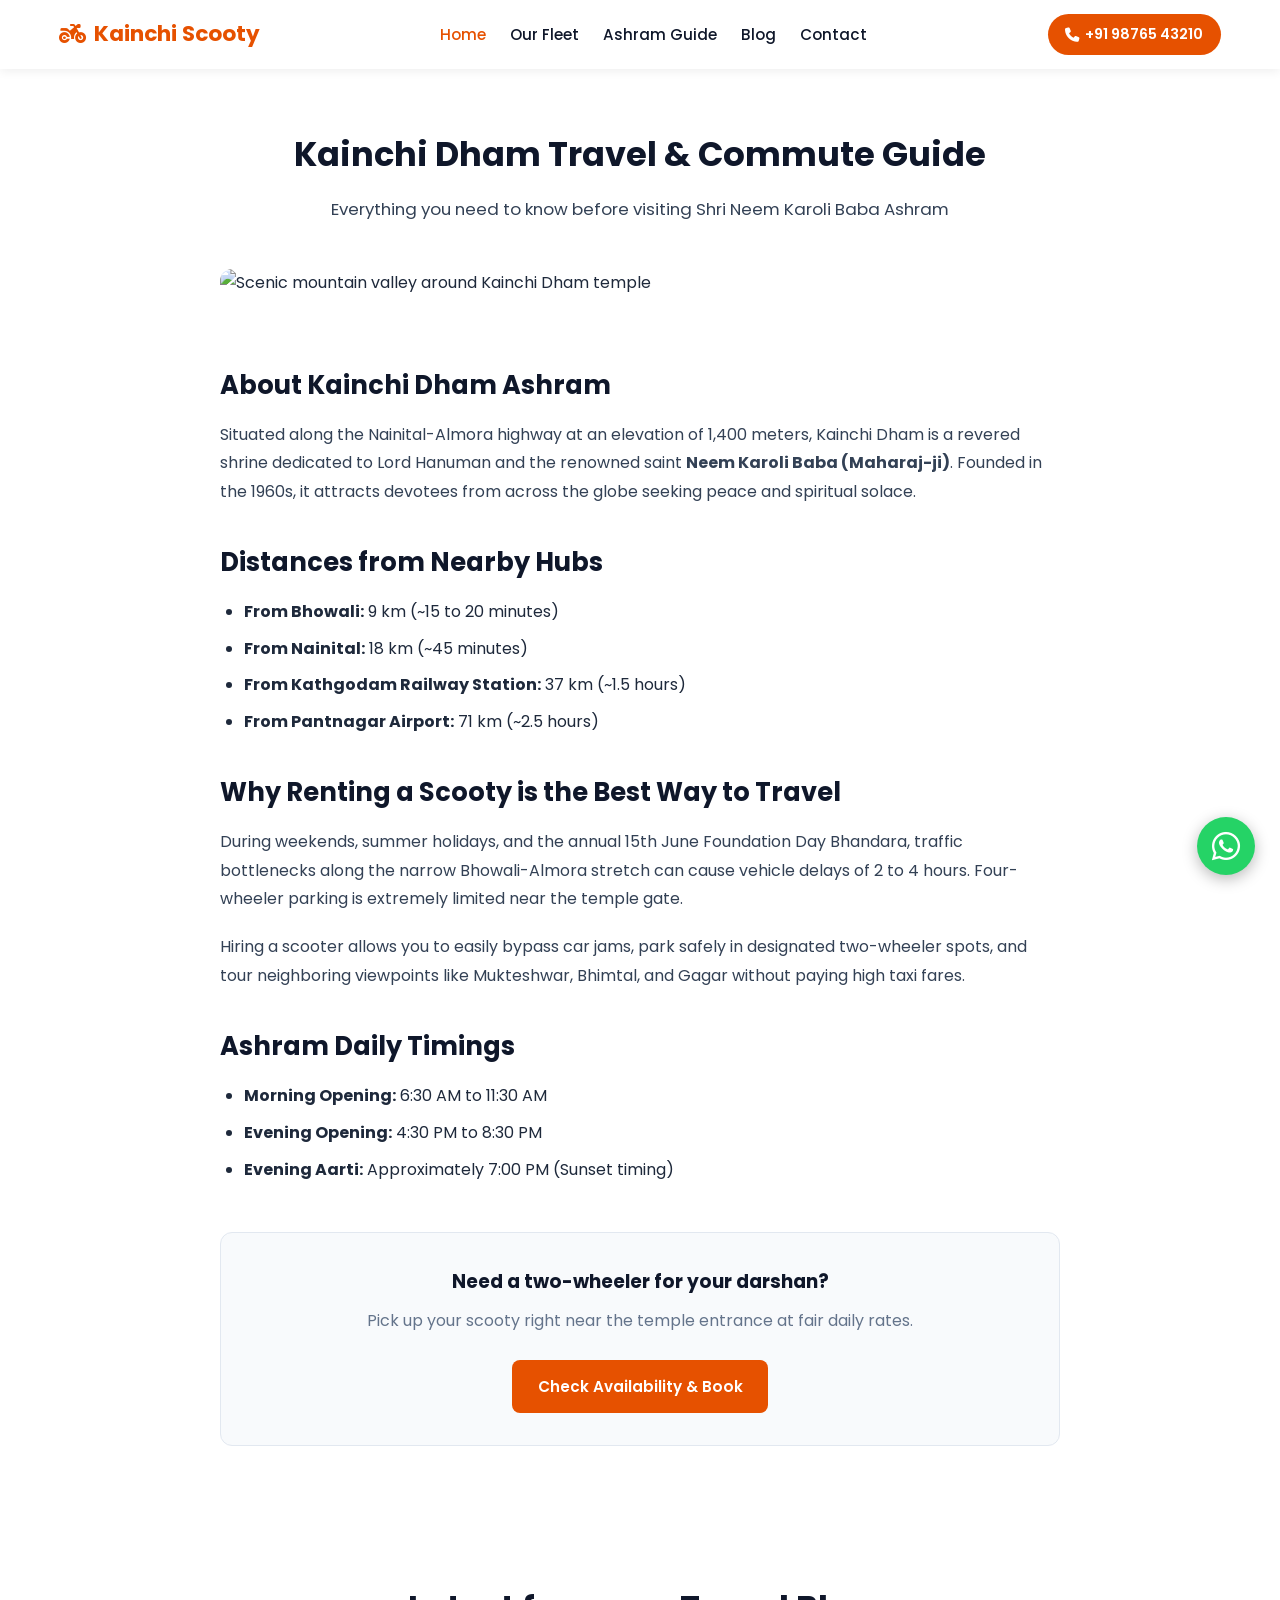
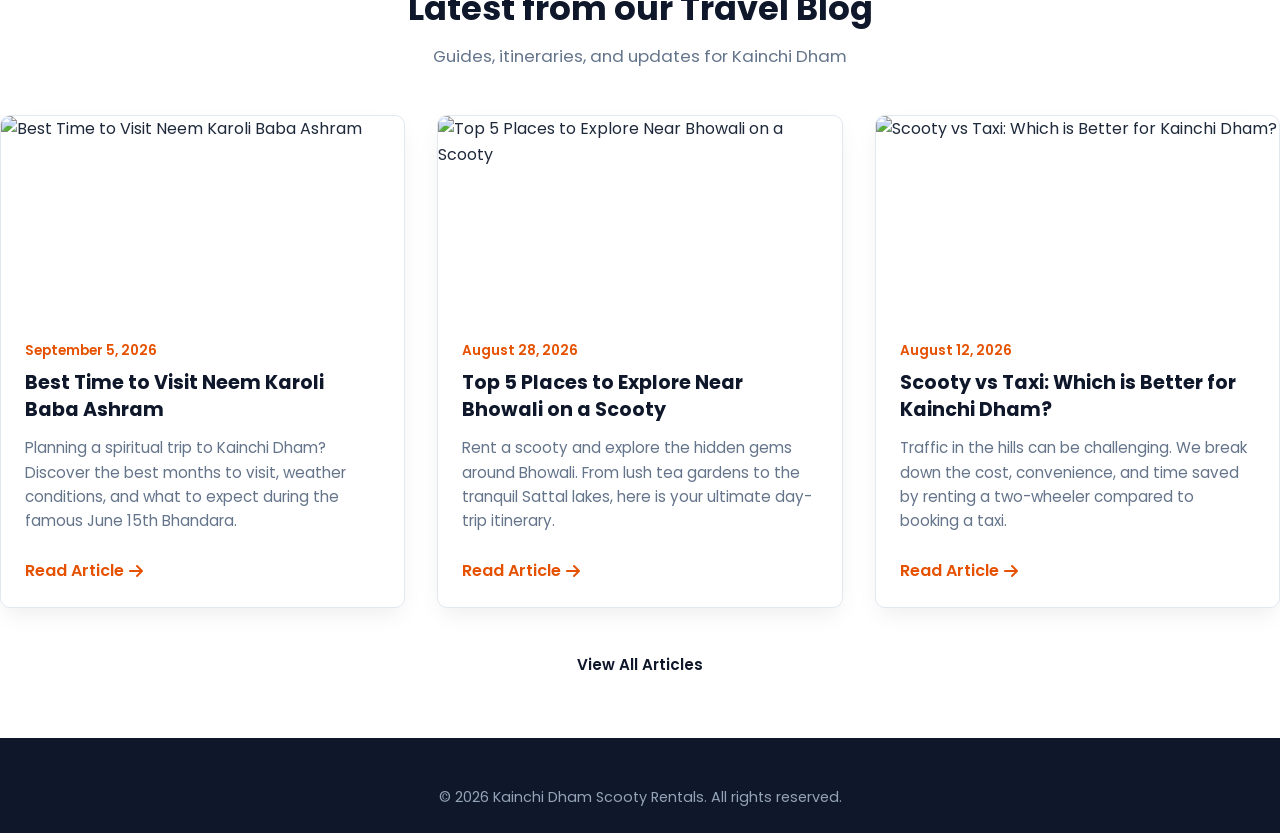
==== about-kainchi-dham.html @ 66f4be7e "fix" ====
<!DOCTYPE html>
<html lang="en">

<head>
    <meta charset="UTF-8" />
    <meta name="viewport" content="width=device-width, initial-scale=1.0" />
    <title>Visiting Kainchi Dham (Neem Karoli Baba Ashram) | Travel & Scooter Guide</title>
    <meta name="description"
        content="Complete travel guide for visiting Kainchi Dham Ashram. Learn how to reach from Kathgodam & Nainital, parking options, best timings, and local commute advice." />
    <meta name="keywords"
        content="how to reach kainchi dham, neem karoli baba ashram timings, kathgodam to kainchi dham travel, kainchi dham parking issue, bhowali to kainchi dham" />
    <link rel="canonical" href="https://yourwebsite.com/about-kainchi-dham.html" />

    <link rel="stylesheet" href="style.css" />
    <link rel="stylesheet" href="https://cdnjs.cloudflare.com/ajax/libs/font-awesome/6.5.1/css/all.min.css" />
    <link href="https://fonts.googleapis.com/css2?family=Poppins:wght@400;500;600;700&display=swap" rel="stylesheet" />

    <script src="https://www.gstatic.com/firebasejs/10.8.0/firebase-app-compat.js"></script>
    <script src="https://www.gstatic.com/firebasejs/10.8.0/firebase-firestore-compat.js"></script>
</head>

<body>

    <header>
        <nav class="navbar">
            <a href="index.html" class="brand-logo"><i class="fa-solid fa-motorcycle"></i> Kainchi Scooty</a>
            <ul class="nav-menu">
                <li><a href="index.html" class="active">Home</a></li>
                <li><a href="fleet.html">Our Fleet</a></li>
                <li><a href="about-kainchi-dham.html">Ashram Guide</a></li>
                <li><a href="blog.html">Blog</a></li>
                <li><a href="contact.html">Contact</a></li>
            </ul>
            <a href="tel:+919876543210" class="call-header-btn dynamic-phone-link">
                <i class="fa-solid fa-phone"></i> <span><span class="dynamic-phone-text">+91 98765 43210</span></span>
            </a>
        </nav>
    </header>

    <main class="container">
        <article class="seo-article">
            <div class="section-title">
                <h1>Kainchi Dham Travel & Commute Guide</h1>
                <p>Everything you need to know before visiting Shri Neem Karoli Baba Ashram</p>
            </div>

            <img src="https://images.unsplash.com/photo-1626621341517-bbf3d9990a23?auto=format&fit=crop&w=1200&q=80"
                alt="Scenic mountain valley around Kainchi Dham temple"
                style="width: 100%; height: 350px; object-fit: cover; border-radius: 12px; margin-bottom: 2rem;" />

            <h2>About Kainchi Dham Ashram</h2>
            <p>
                Situated along the Nainital-Almora highway at an elevation of 1,400 meters, Kainchi Dham is a revered
                shrine dedicated to Lord Hanuman and the renowned saint <strong>Neem Karoli Baba (Maharaj-ji)</strong>.
                Founded in the 1960s, it attracts devotees from across the globe seeking peace and spiritual solace.
            </p>

            <h2>Distances from Nearby Hubs</h2>
            <ul>
                <li><strong>From Bhowali:</strong> 9 km (~15 to 20 minutes)</li>
                <li><strong>From Nainital:</strong> 18 km (~45 minutes)</li>
                <li><strong>From Kathgodam Railway Station:</strong> 37 km (~1.5 hours)</li>
                <li><strong>From Pantnagar Airport:</strong> 71 km (~2.5 hours)</li>
            </ul>

            <h2>Why Renting a Scooty is the Best Way to Travel</h2>
            <p>
                During weekends, summer holidays, and the annual 15th June Foundation Day Bhandara, traffic bottlenecks
                along the narrow Bhowali-Almora stretch can cause vehicle delays of 2 to 4 hours. Four-wheeler parking
                is extremely limited near the temple gate.
            </p>
            <p>
                Hiring a scooter allows you to easily bypass car jams, park safely in designated two-wheeler spots, and
                tour neighboring viewpoints like Mukteshwar, Bhimtal, and Gagar without paying high taxi fares.
            </p>

            <h2>Ashram Daily Timings</h2>
            <ul>
                <li><strong>Morning Opening:</strong> 6:30 AM to 11:30 AM</li>
                <li><strong>Evening Opening:</strong> 4:30 PM to 8:30 PM</li>
                <li><strong>Evening Aarti:</strong> Approximately 7:00 PM (Sunset timing)</li>
            </ul>

            <div
                style="background: var(--light-bg); border: 1px solid var(--card-border); padding: 2rem; border-radius: 12px; text-align: center; margin-top: 3rem;">
                <h3 style="margin-bottom: 0.5rem; color: var(--secondary);">Need a two-wheeler for your darshan?</h3>
                <p style="color: var(--text-muted); margin-bottom: 1.5rem;">Pick up your scooty right near the temple
                    entrance at fair daily rates.</p>
                <a href="index.html#bookingSection" class="btn btn-primary">Check Availability & Book</a>
            </div>
        </article>
    </main>

    <a href="#" id="floatingWhatsApp" class="whatsapp-float" target="_blank" rel="noopener noreferrer"
        aria-label="Chat on WhatsApp">
        <i class="fa-brands fa-whatsapp"></i>
    </a>

    <section style="margin-top: 5rem; margin-bottom: 3rem;">
        <div class="section-title">
            <h2>Latest from our Travel Blog</h2>
            <p>Guides, itineraries, and updates for Kainchi Dham</p>
        </div>

        <div class="blog-grid" id="homeBlogContainer">
        </div>

        <div style="text-align: center; margin-top: 2rem;">
            <a href="blog.html" class="btn btn-secondary">View All Articles</a>
        </div>
    </section>

    <footer>
        <p>© 2026 Kainchi Dham Scooty Rentals. All rights reserved.</p>
    </footer>

    <script src="app.js"></script>
</body>

</html>
---- style.css ----
:root {
    --primary: #e65100;
    --primary-dark: #b23c00;
    --secondary: #0f172a;
    --accent-green: #25d366;
    --light-bg: #f8fafc;
    --card-border: #e2e8f0;
    --text-dark: #1e293b;
    --text-muted: #64748b;
    --radius: 10px;
    --shadow: 0 10px 25px -5px rgba(0, 0, 0, 0.08);
}

* {
    margin: 0;
    padding: 0;
    box-sizing: border-box;
    font-family: 'Poppins', system-ui, -apple-system, sans-serif;
    scroll-behavior: smooth;
}

body {
    color: var(--text-dark);
    background-color: #ffffff;
    line-height: 1.6;
}

/* Header & Nav */
header {
    position: sticky;
    top: 0;
    z-index: 1000;
    background: #ffffff;
    box-shadow: 0 2px 10px rgba(0, 0, 0, 0.07);
}

.navbar {
    max-width: 1200px;
    margin: 0 auto;
    padding: 0.9rem 1.2rem;
    display: flex;
    justify-content: space-between;
    align-items: center;
    gap: 1rem;
}

.brand-logo {
    font-size: 1.35rem;
    font-weight: 700;
    color: var(--primary);
    text-decoration: none;
    display: flex;
    align-items: center;
    gap: 8px;
}

.nav-menu {
    list-style: none;
    display: flex;
    align-items: center;
    gap: 1.5rem;
}

.nav-menu a {
    text-decoration: none;
    color: var(--secondary);
    font-weight: 500;
    font-size: 0.95rem;
    transition: color 0.2s ease;
}

.nav-menu a:hover,
.nav-menu a.active {
    color: var(--primary);
}

.call-header-btn {
    background: var(--primary);
    color: #ffffff;
    padding: 0.55rem 1.1rem;
    border-radius: 50px;
    text-decoration: none;
    font-weight: 600;
    font-size: 0.9rem;
    display: inline-flex;
    align-items: center;
    gap: 6px;
    transition: background 0.3s ease;
    white-space: nowrap;
}

.call-header-btn:hover {
    background: var(--primary-dark);
}

/* Shared Container & Titles */
.container {
    max-width: 1200px;
    margin: 0 auto;
    padding: 3.5rem 1.2rem;
}

.section-title {
    text-align: center;
    margin-bottom: 2.8rem;
}

.section-title h1,
.section-title h2 {
    font-size: 2.1rem;
    color: var(--secondary);
    margin-bottom: 0.5rem;
    font-weight: 700;
}

.section-title p {
    color: var(--text-muted);
    font-size: 1.05rem;
}

/* Hero Section */
.hero {
    position: relative;
    min-height: 72vh;
    background: linear-gradient(rgba(15, 23, 42, 0.78), rgba(15, 23, 42, 0.78)),
        url('https://images.unsplash.com/photo-1626621341517-bbf3d9990a23?auto=format&fit=crop&w=1600&q=85') center/cover no-repeat;
    display: flex;
    align-items: center;
    justify-content: center;
    color: #ffffff;
    text-align: center;
    padding: 4rem 1.2rem;
}

.hero-content {
    max-width: 820px;
}

.hero-tag {
    background: var(--primary);
    color: #fff;
    display: inline-block;
    padding: 5px 14px;
    font-size: 0.82rem;
    border-radius: 20px;
    font-weight: 600;
    margin-bottom: 1.2rem;
    text-transform: uppercase;
}

.hero h1 {
    font-size: 2.5rem;
    font-weight: 700;
    line-height: 1.25;
    margin-bottom: 1rem;
}

.hero p {
    font-size: 1.1rem;
    color: #e2e8f0;
    margin-bottom: 2rem;
}

.hero-cta {
    display: flex;
    gap: 12px;
    justify-content: center;
    flex-wrap: wrap;
}

/* Buttons */
.btn {
    padding: 0.8rem 1.6rem;
    border-radius: 8px;
    font-weight: 600;
    text-decoration: none;
    display: inline-flex;
    align-items: center;
    gap: 8px;
    font-size: 0.95rem;
    transition: all 0.3s ease;
    cursor: pointer;
    border: none;
}

.btn-primary {
    background: var(--primary);
    color: #ffffff;
}

.btn-primary:hover {
    background: var(--primary-dark);
}

.btn-secondary {
    background: #ffffff;
    color: var(--secondary);
}

.btn-secondary:hover {
    background: #f1f5f9;
}

/* Features Grid */
.benefits-grid {
    display: grid;
    grid-template-columns: repeat(auto-fit, minmax(230px, 1fr));
    gap: 1.5rem;
    margin-bottom: 3.5rem;
}

.benefit-box {
    background: var(--light-bg);
    border: 1px solid var(--card-border);
    padding: 1.8rem;
    border-radius: var(--radius);
    text-align: center;
}

.benefit-box i {
    font-size: 2.2rem;
    color: var(--primary);
    margin-bottom: 0.8rem;
}

.benefit-box h3 {
    font-size: 1.15rem;
    color: var(--secondary);
    margin-bottom: 0.4rem;
}

.benefit-box p {
    font-size: 0.9rem;
    color: var(--text-muted);
}

/* Vehicle Cards */
.vehicle-grid {
    display: grid;
    grid-template-columns: repeat(auto-fit, minmax(290px, 1fr));
    gap: 2rem;
}

.vehicle-card {
    background: #ffffff;
    border-radius: var(--radius);
    overflow: hidden;
    box-shadow: var(--shadow);
    border: 1px solid var(--card-border);
    display: flex;
    flex-direction: column;
}

.vehicle-card img {
    width: 100%;
    height: 210px;
    object-fit: cover;
}

.vehicle-info {
    padding: 1.5rem;
    flex-grow: 1;
    display: flex;
    flex-direction: column;
}

.vehicle-info h3 {
    font-size: 1.25rem;
    color: var(--secondary);
}

.vehicle-meta {
    display: flex;
    gap: 12px;
    font-size: 0.85rem;
    color: var(--text-muted);
    margin: 0.3rem 0 0.8rem 0;
}

.price-tag {
    font-size: 1.35rem;
    font-weight: 700;
    color: var(--primary);
    margin-bottom: 1rem;
}

.specs {
    list-style: none;
    font-size: 0.88rem;
    color: var(--text-muted);
    margin-bottom: 1.5rem;
    flex-grow: 1;
}

.specs li {
    margin-bottom: 0.4rem;
    display: flex;
    align-items: center;
    gap: 6px;
}

/* Booking Section */
.booking-section {
    background: var(--light-bg);
    border-radius: 16px;
    padding: 2.5rem 1.8rem;
    display: grid;
    grid-template-columns: 1fr 1.15fr;
    gap: 2.5rem;
    align-items: center;
    border: 1px solid var(--card-border);
}

.booking-form {
    background: #ffffff;
    padding: 2rem;
    border-radius: var(--radius);
    box-shadow: var(--shadow);
}

.form-row {
    display: grid;
    grid-template-columns: 1fr 1fr;
    gap: 12px;
}

.form-group {
    margin-bottom: 1.1rem;
}

.form-group label {
    display: block;
    margin-bottom: 0.35rem;
    font-size: 0.85rem;
    font-weight: 600;
    color: var(--secondary);
}

.form-group input,
.form-group select,
.form-group textarea {
    width: 100%;
    padding: 0.72rem 0.9rem;
    border: 1px solid #cbd5e1;
    border-radius: 8px;
    font-size: 0.92rem;
    color: var(--text-dark);
}

.form-group input:focus,
.form-group select:focus,
.form-group textarea:focus {
    outline: 2px solid var(--primary);
    border-color: transparent;
}

.submit-btn {
    width: 100%;
    background: var(--primary);
    color: white;
    border: none;
    padding: 0.85rem;
    border-radius: 8px;
    font-size: 1rem;
    font-weight: 600;
    cursor: pointer;
    transition: background 0.3s ease;
}

.submit-btn:hover {
    background: var(--primary-dark);
}

.submit-btn:disabled {
    background: #94a3b8;
    cursor: not-allowed;
}

/* Gallery Grid */
.gallery-grid {
    display: grid;
    grid-template-columns: repeat(auto-fit, minmax(260px, 1fr));
    gap: 1.2rem;
}

.gallery-item {
    position: relative;
    border-radius: 10px;
    overflow: hidden;
    height: 220px;
}

.gallery-item img {
    width: 100%;
    height: 100%;
    object-fit: cover;
    transition: transform 0.4s ease;
}

.gallery-item:hover img {
    transform: scale(1.06);
}

.gallery-label {
    position: absolute;
    bottom: 0;
    left: 0;
    right: 0;
    background: linear-gradient(transparent, rgba(0, 0, 0, 0.85));
    color: #fff;
    padding: 1.2rem 0.8rem 0.6rem;
    font-size: 0.95rem;
    font-weight: 500;
}

/* Long Article / SEO Guide Content */
.seo-article {
    max-width: 840px;
    margin: 0 auto;
    line-height: 1.8;
}

.seo-article h2 {
    font-size: 1.6rem;
    color: var(--secondary);
    margin: 2rem 0 0.8rem 0;
}

.seo-article p {
    margin-bottom: 1.2rem;
    color: #334155;
}

.seo-article ul {
    margin-bottom: 1.4rem;
    padding-left: 1.5rem;
}

.seo-article li {
    margin-bottom: 0.5rem;
}

/* Contact Page Specific */
.contact-layout {
    display: grid;
    grid-template-columns: 1fr 1fr;
    gap: 2.5rem;
}

.contact-info-card {
    background: var(--light-bg);
    border: 1px solid var(--card-border);
    padding: 2rem;
    border-radius: var(--radius);
}

.contact-info-item {
    display: flex;
    gap: 15px;
    margin-bottom: 1.5rem;
}

.contact-info-item i {
    font-size: 1.4rem;
    color: var(--primary);
    margin-top: 3px;
}

/* Footer */
footer {
    background: var(--secondary);
    color: #94a3b8;
    padding: 3rem 1.2rem 1.5rem;
    text-align: center;
    font-size: 0.9rem;
}

footer a {
    color: #ffffff;
    text-decoration: none;
}

/* Floating WhatsApp Button */
.whatsapp-float {
    position: fixed;
    width: 58px;
    height: 58px;
    bottom: 25px;
    right: 25px;
    background-color: var(--accent-green);
    color: #ffffff;
    border-radius: 50px;
    text-align: center;
    font-size: 32px;
    box-shadow: 0 4px 15px rgba(0, 0, 0, 0.28);
    z-index: 9999;
    display: flex;
    align-items: center;
    justify-content: center;
    text-decoration: none;
    transition: transform 0.3s ease;
}

.whatsapp-float:hover {
    transform: scale(1.1);
}

/* Mobile Responsive */
@media (max-width: 820px) {
    .hero h1 {
        font-size: 1.85rem;
    }

    .navbar {
        flex-wrap: wrap;
    }

    .nav-menu {
        order: 3;
        width: 100%;
        justify-content: space-around;
        gap: 0.5rem;
        padding-top: 0.8rem;
        border-top: 1px solid #f1f5f9;
    }

    .booking-section,
    .contact-layout {
        grid-template-columns: 1fr;
    }

    .form-row {
        grid-template-columns: 1fr;
    }

    .call-header-btn span {
        display: none;
    }
}

/* Blog Cards */
.blog-grid {
    display: grid;
    grid-template-columns: repeat(auto-fit, minmax(300px, 1fr));
    gap: 2rem;
}

.blog-card {
    background: #ffffff;
    border-radius: var(--radius);
    overflow: hidden;
    box-shadow: var(--shadow);
    border: 1px solid var(--card-border);
    display: flex;
    flex-direction: column;
    transition: transform 0.3s ease;
}

.blog-card:hover {
    transform: translateY(-5px);
}

.blog-card img {
    width: 100%;
    height: 200px;
    object-fit: cover;
}

.blog-content {
    padding: 1.5rem;
    display: flex;
    flex-direction: column;
    flex-grow: 1;
}

.blog-date {
    font-size: 0.85rem;
    color: var(--primary);
    font-weight: 600;
    margin-bottom: 0.5rem;
}

.blog-content h3 {
    font-size: 1.2rem;
    color: var(--secondary);
    margin-bottom: 0.8rem;
    line-height: 1.4;
}

.blog-content p {
    font-size: 0.95rem;
    color: var(--text-muted);
    margin-bottom: 1.5rem;
    flex-grow: 1;
}

.read-more {
    color: var(--primary);
    font-weight: 600;
    text-decoration: none;
    display: inline-flex;
    align-items: center;
    gap: 5px;
    transition: color 0.3s;
}

.read-more:hover {
    color: var(--primary-dark);
}

/* Floating WhatsApp Button with Blink/Pulse Animation */
.whatsapp-float {
    position: fixed;
    width: 58px;
    height: 58px;
    bottom: 25px;
    right: 25px;
    background-color: var(--accent-green);
    color: #ffffff;
    border-radius: 50px;
    text-align: center;
    font-size: 32px;
    box-shadow: 0 4px 15px rgba(0, 0, 0, 0.28);
    z-index: 9999;
    display: flex;
    align-items: center;
    justify-content: center;
    text-decoration: none;

    /* Apply the animation here */
    animation: pulse-whatsapp 2s infinite;
}

.whatsapp-float:hover {
    /* Stops the animation and enlarges slightly when the user hovers over it */
    animation: none;
    transform: scale(1.1);
}

/* The Keyframes that create the blinking/pulsing effect */
@keyframes pulse-whatsapp {
    0% {
        transform: scale(1);
        box-shadow: 0 0 0 0 rgba(37, 211, 102, 0.7);
    }

    50% {
        transform: scale(1.08);
        /* Scales up slightly */
        box-shadow: 0 0 0 15px rgba(37, 211, 102, 0);
        /* Creates a radiating glow */
    }

    100% {
        transform: scale(1);
        box-shadow: 0 0 0 0 rgba(37, 211, 102, 0);
    }
}
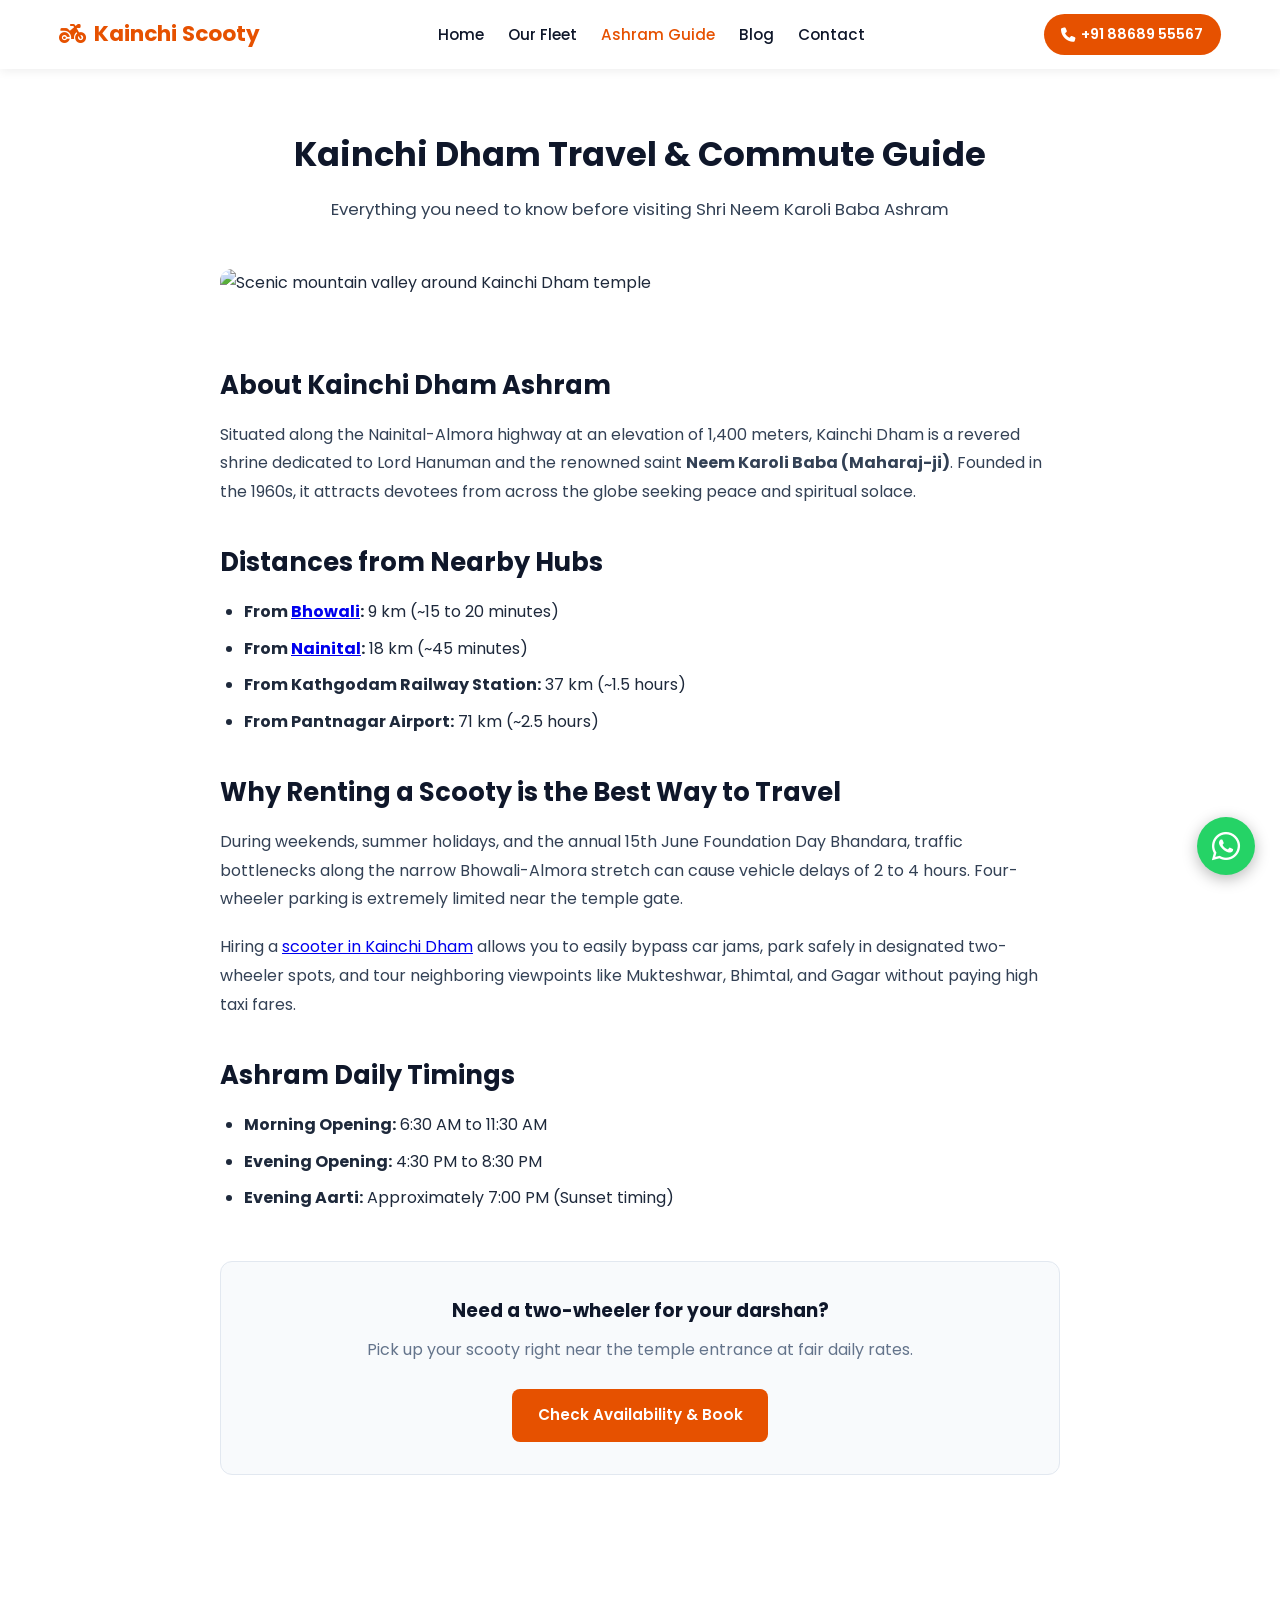
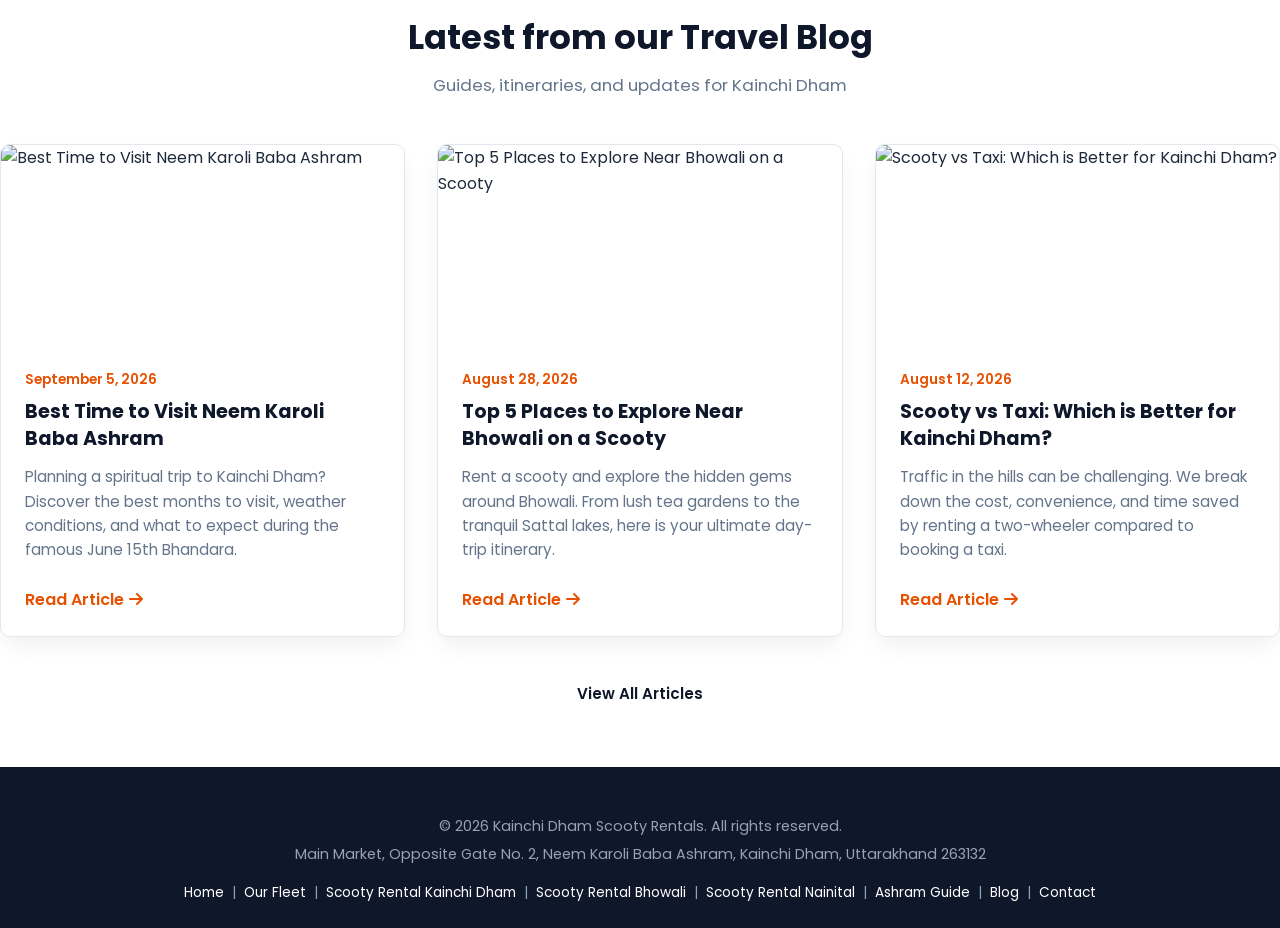
==== commit f504a892: "fix" ====
--- a/about-kainchi-dham.html
+++ b/about-kainchi-dham.html
@@ -6,10 +6,27 @@
     <meta name="viewport" content="width=device-width, initial-scale=1.0" />
     <title>Visiting Kainchi Dham (Neem Karoli Baba Ashram) | Travel & Scooter Guide</title>
     <meta name="description"
-        content="Complete travel guide for visiting Kainchi Dham Ashram. Learn how to reach from Kathgodam & Nainital, parking options, best timings, and local commute advice." />
-    <meta name="keywords"
-        content="how to reach kainchi dham, neem karoli baba ashram timings, kathgodam to kainchi dham travel, kainchi dham parking issue, bhowali to kainchi dham" />
-    <link rel="canonical" href="https://yourwebsite.com/about-kainchi-dham.html" />
+        content="Complete travel guide for visiting Kainchi Dham Ashram. How to reach from Nainital & Kathgodam, ashram timings, parking tips, and why a rented scooty is the best way to visit." />
+    <meta name="robots" content="index, follow" />
+    <link rel="canonical" href="https://kainchi-dham-booking.web.app/about-kainchi-dham.html" />
+
+    <!-- Open Graph -->
+    <meta property="og:title" content="Visiting Kainchi Dham (Neem Karoli Baba Ashram) | Travel Guide" />
+    <meta property="og:description"
+        content="Complete travel guide for Kainchi Dham Ashram. How to reach, ashram timings, and why renting a scooty is the best way to visit." />
+    <meta property="og:url" content="https://kainchi-dham-booking.web.app/about-kainchi-dham.html" />
+    <meta property="og:type" content="article" />
+    <meta property="og:image"
+        content="https://images.pexels.com/photos/37298953/pexels-photo-37298953.jpeg?cs=srgb&dl=pexels-hemant-singh-chauhan-639506990-37298953.jpg&fm=jpg" />
+    <meta property="og:site_name" content="Kainchi Dham Scooty Rentals" />
+
+    <!-- Twitter Card -->
+    <meta name="twitter:card" content="summary_large_image" />
+    <meta name="twitter:title" content="Visiting Kainchi Dham (Neem Karoli Baba Ashram) | Travel Guide" />
+    <meta name="twitter:description"
+        content="Complete travel guide for Kainchi Dham Ashram. How to reach, ashram timings, and scooty rental advice." />
+    <meta name="twitter:image"
+        content="https://images.pexels.com/photos/37298953/pexels-photo-37298953.jpeg?cs=srgb&dl=pexels-hemant-singh-chauhan-639506990-37298953.jpg&fm=jpg" />
 
     <link rel="stylesheet" href="style.css" />
     <link rel="stylesheet" href="https://cdnjs.cloudflare.com/ajax/libs/font-awesome/6.5.1/css/all.min.css" />
@@ -25,14 +42,14 @@
         <nav class="navbar">
             <a href="index.html" class="brand-logo"><i class="fa-solid fa-motorcycle"></i> Kainchi Scooty</a>
             <ul class="nav-menu">
-                <li><a href="index.html" class="active">Home</a></li>
+                <li><a href="index.html">Home</a></li>
                 <li><a href="fleet.html">Our Fleet</a></li>
-                <li><a href="about-kainchi-dham.html">Ashram Guide</a></li>
+                <li><a href="about-kainchi-dham.html" class="active">Ashram Guide</a></li>
                 <li><a href="blog.html">Blog</a></li>
                 <li><a href="contact.html">Contact</a></li>
             </ul>
-            <a href="tel:+919876543210" class="call-header-btn dynamic-phone-link">
-                <i class="fa-solid fa-phone"></i> <span><span class="dynamic-phone-text">+91 98765 43210</span></span>
+            <a href="tel:+918868955567" class="call-header-btn dynamic-phone-link">
+                <i class="fa-solid fa-phone"></i> <span><span class="dynamic-phone-text">+91 88689 55567</span></span>
             </a>
         </nav>
     </header>
@@ -44,8 +61,8 @@
                 <p>Everything you need to know before visiting Shri Neem Karoli Baba Ashram</p>
             </div>
 
-            <img src="https://images.unsplash.com/photo-1626621341517-bbf3d9990a23?auto=format&fit=crop&w=1200&q=80"
-                alt="Scenic mountain valley around Kainchi Dham temple"
+            <img src="https://images.pexels.com/photos/37298953/pexels-photo-37298953.jpeg?cs=srgb&dl=pexels-hemant-singh-chauhan-639506990-37298953.jpg&fm=jpg"
+                alt="Scenic mountain valley around Kainchi Dham temple" width="840" height="350"
                 style="width: 100%; height: 350px; object-fit: cover; border-radius: 12px; margin-bottom: 2rem;" />
 
             <h2>About Kainchi Dham Ashram</h2>
@@ -57,8 +74,8 @@
 
             <h2>Distances from Nearby Hubs</h2>
             <ul>
-                <li><strong>From Bhowali:</strong> 9 km (~15 to 20 minutes)</li>
-                <li><strong>From Nainital:</strong> 18 km (~45 minutes)</li>
+                <li><strong>From <a href="scooty-rental-bhowali.html">Bhowali</a>:</strong> 9 km (~15 to 20 minutes)</li>
+                <li><strong>From <a href="scooty-rental-nainital.html">Nainital</a>:</strong> 18 km (~45 minutes)</li>
                 <li><strong>From Kathgodam Railway Station:</strong> 37 km (~1.5 hours)</li>
                 <li><strong>From Pantnagar Airport:</strong> 71 km (~2.5 hours)</li>
             </ul>
@@ -70,7 +87,7 @@
                 is extremely limited near the temple gate.
             </p>
             <p>
-                Hiring a scooter allows you to easily bypass car jams, park safely in designated two-wheeler spots, and
+                Hiring a <a href="scooty-rental-kainchi-dham.html">scooter in Kainchi Dham</a> allows you to easily bypass car jams, park safely in designated two-wheeler spots, and
                 tour neighboring viewpoints like Mukteshwar, Bhimtal, and Gagar without paying high taxi fares.
             </p>
 
@@ -111,7 +128,21 @@
     </section>
 
     <footer>
-        <p>© 2026 Kainchi Dham Scooty Rentals. All rights reserved.</p>
+        <div style="max-width: 1200px; margin: 0 auto;">
+            <p>© 2026 Kainchi Dham Scooty Rentals. All rights reserved.</p>
+            <p style="margin-top: 0.3rem;">Main Market, Opposite Gate No. 2, Neem Karoli Baba Ashram, Kainchi Dham,
+                Uttarakhand 263132</p>
+            <nav style="margin-top: 1rem; font-size: 0.85rem;" aria-label="Footer navigation">
+                <a href="index.html">Home</a> &nbsp;|&nbsp;
+                <a href="fleet.html">Our Fleet</a> &nbsp;|&nbsp;
+                <a href="scooty-rental-kainchi-dham.html">Scooty Rental Kainchi Dham</a> &nbsp;|&nbsp;
+                <a href="scooty-rental-bhowali.html">Scooty Rental Bhowali</a> &nbsp;|&nbsp;
+                <a href="scooty-rental-nainital.html">Scooty Rental Nainital</a> &nbsp;|&nbsp;
+                <a href="about-kainchi-dham.html">Ashram Guide</a> &nbsp;|&nbsp;
+                <a href="blog.html">Blog</a> &nbsp;|&nbsp;
+                <a href="contact.html">Contact</a>
+            </nav>
+        </div>
     </footer>
 
     <script src="app.js"></script>
--- a/style.css
+++ b/style.css
@@ -123,7 +123,7 @@
     position: relative;
     min-height: 72vh;
     background: linear-gradient(rgba(15, 23, 42, 0.78), rgba(15, 23, 42, 0.78)),
-        url('https://images.unsplash.com/photo-1626621341517-bbf3d9990a23?auto=format&fit=crop&w=1600&q=85') center/cover no-repeat;
+        url('https://images.pexels.com/photos/37298953/pexels-photo-37298953.jpeg?cs=srgb&dl=pexels-hemant-singh-chauhan-639506990-37298953.jpg&fm=jpg') center/cover no-repeat;
     display: flex;
     align-items: center;
     justify-content: center;
